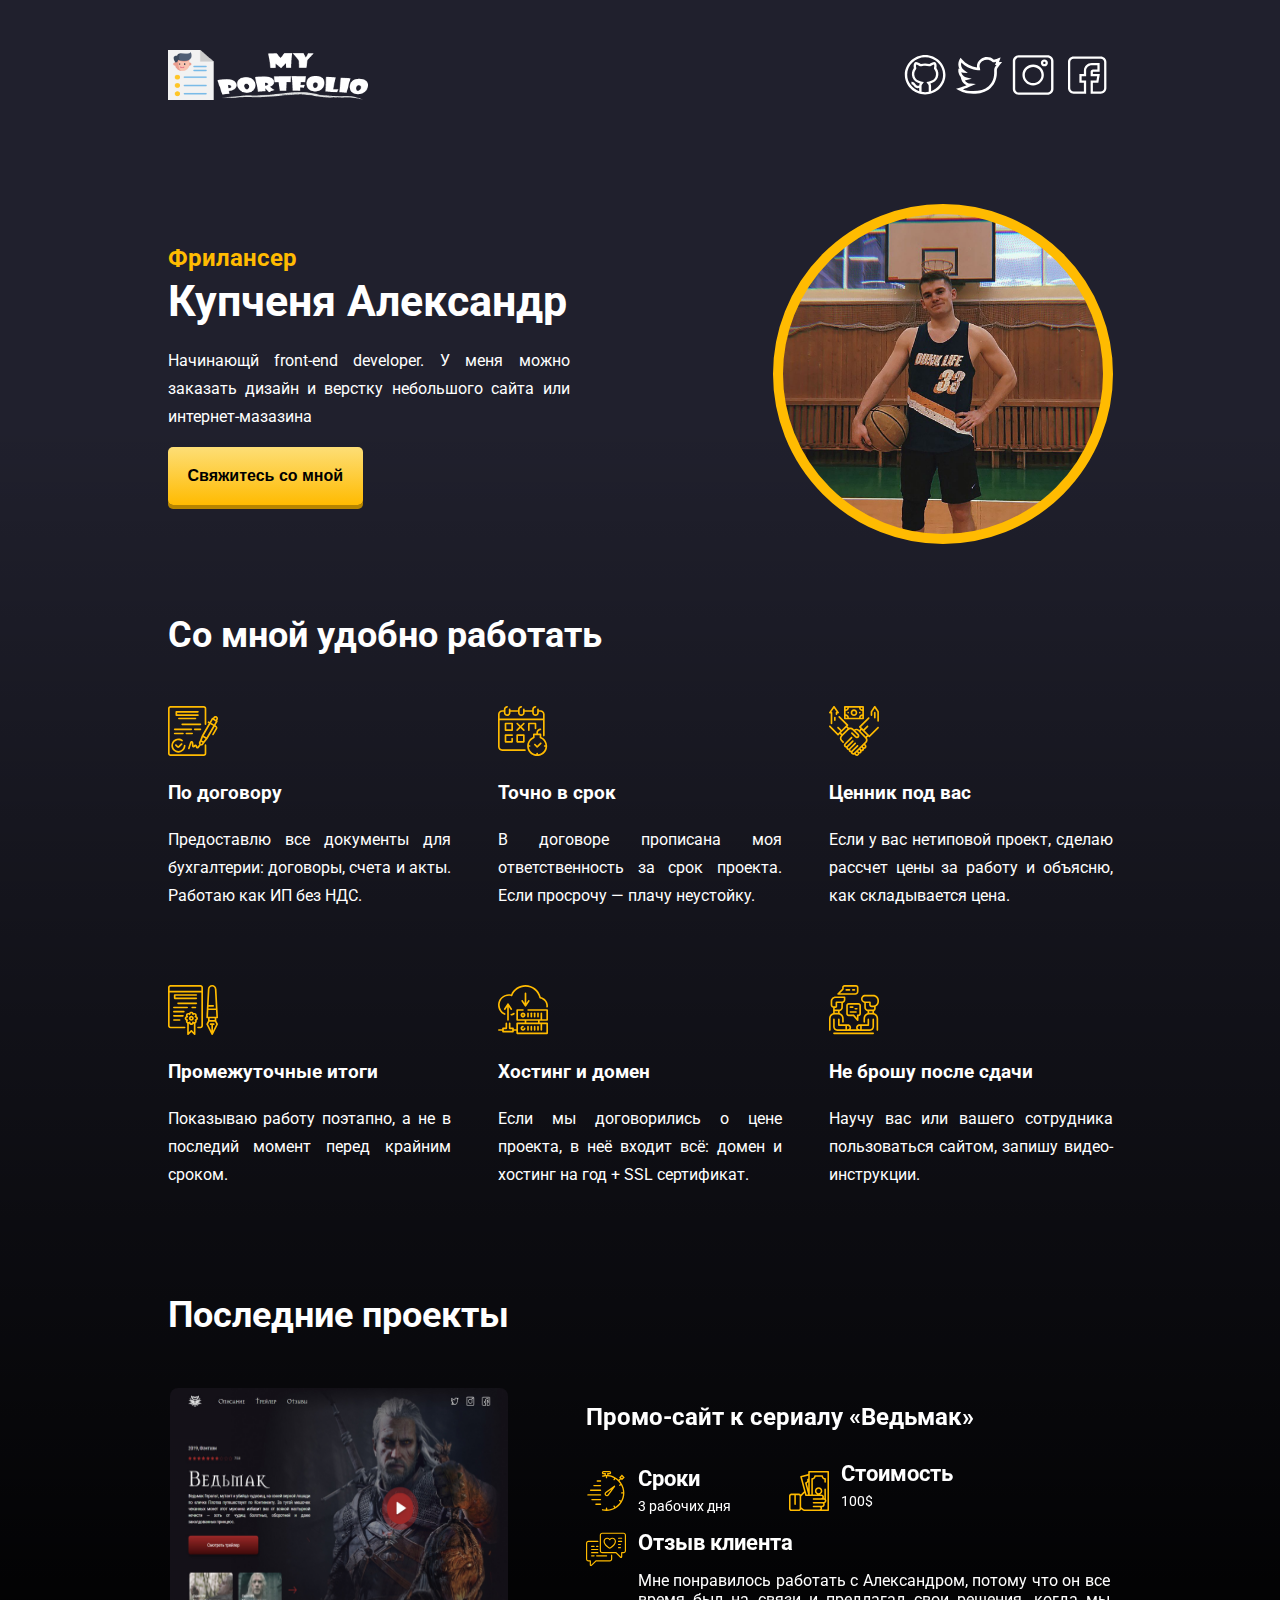
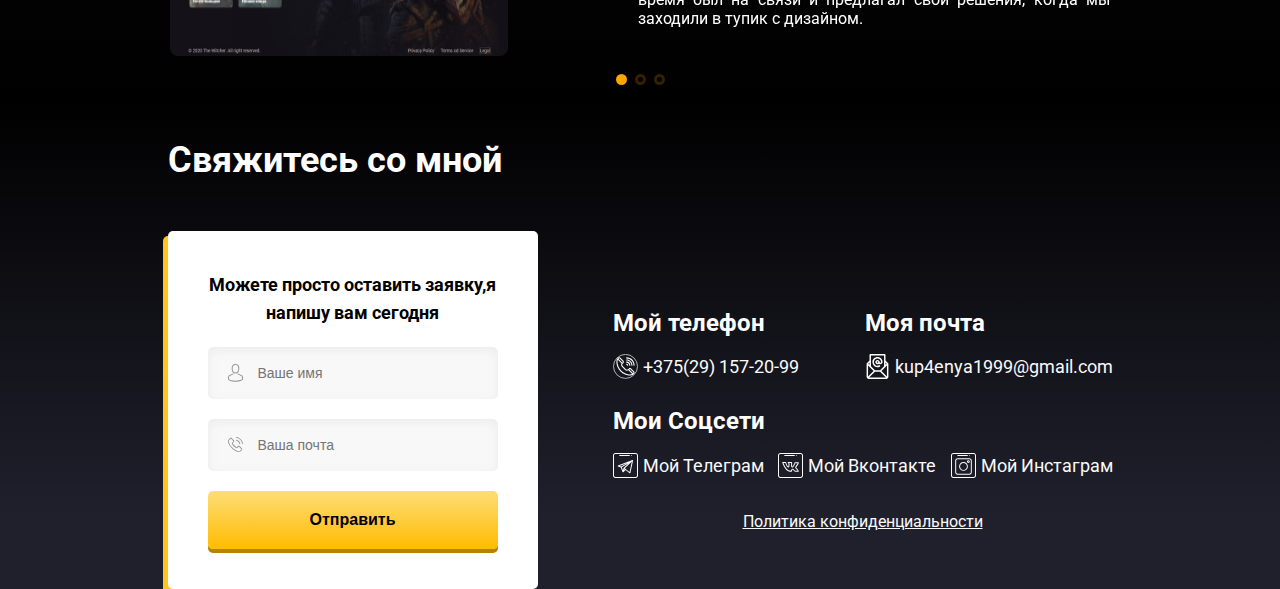
==== index.html @ 779d75e2 "Add files via upload" ====
<!DOCTYPE html>
<html lang="ru">

<head>
    <meta charset="UTF-8">
    <meta name="viewport" content="width=device-width, initial-scale=1.0">
    <meta http-equiv="X-UA-Compatible" content="ie=edge">
    <title>My portfolio</title>
    <link href="https://fonts.googleapis.com/css?family=Roboto:400,700&display=swap&subset=cyrillic" rel="stylesheet">
    <link rel="stylesheet" href="./css/swiper.css">
    <link rel="stylesheet" href="./css/animate.css">
    <link rel="stylesheet" href="./css/style.css">
    <link rel="shortcut icon" href="./img/cite.png" type="image/png">
    
</head>

<body>


    <header class="_header">
        <div class="container">
            <div class="site_header wow bounceInDown" data-wow-delay="0.3s">
                <div class="cite_logo">
                    <a href="#"><img class="logo" src="./img/curriculum_portfolio_icon.gif" alt="logo"></a>
                </div>
                <div class="social_links">
                    <a target="_blank" class="social_link wow slideInLeft" href="https://github.com/kupchic"><img
                            src="./img/github.svg" alt="git" class="social_img"></a>
                    <a target="_blank" class="social_link" href="#"><img src="./img/twitter.svg" alt="twit"
                            class="social_img"></a>
                    <a target="_blank" class="social_link" href="https://www.instagram.com/kkkupchic/"><img
                            src="./img/instagram.svg" alt="inst" class="social_img"></a>
                    <a target="_blank" class="social_link" href="#"><img src="./img/facebook.svg" alt="facebook"
                            class="social_img"></a>
                </div>
            </div>
        </div>
    </header>

    <main class="info">
        <div class="container">
            <div class="hero_info">
                <div class="hero_text wow bounceInLeft" data-wow-delay="0.5s">
                    <h3 class="hero_title">Фрилансер</h3>
                    <h1 class="hero_name">Купченя Александр</h1>
                    <p class="hero_opis">Начинающй front-end developer. У меня можно заказать дизайн и верстку
                        небольшого сайта или интернет-мазазина</p>
                    <form action="#contact_form ">
                        <button class="but_consult">Свяжитесь со мной</button>
                    </form>
                    <!-- <a class="link_inbut" href=""><button class="">Свяжитесь со
                            мной</button></a> -->
                </div>
                <div class="hero_avatar wow bounceInRight" data-wow-delay="0.5s"></div>
            </div>

            <div class="table_title">
                <h2>Со мной удобно работать</h2>
            </div>
            <div class="table_features">

                <div class="table_item">
                    <img src="./img/table/offer-img.svg" alt="offer" class="table_icon">
                    <h3 class="item_title">По договору</h3>
                    <p>Предоставлю все документы для бухгалтерии: договоры, счета и акты. Работаю как ИП без НДС.</p>
                </div>
                <div class="table_item">
                    <img src="./img/table/deadline-img.svg" alt="deadline" class="table_icon">
                    <h3 class="item_title">Точно в срок</h3>
                    <p>В договоре прописана моя ответственность за срок проекта. Если просрочу — плачу неустойку.</p>
                </div>
                <div class="table_item">
                    <img src="./img/table/agreement-img.svg" alt="agreement-img" class="table_icon">
                    <h3 class="item_title">Ценник под вас</h3>
                    <p>Если у вас нетиповой проект, сделаю рассчет цены за работу и объясню, как складывается цена.</p>
                </div>
                <div class="table_item">
                    <img src="./img/table/steps-img.svg" alt="steps" class="table_icon">
                    <h3 class="item_title">Промежуточные итоги</h3>
                    <p>Показываю работу поэтапно, а не в последий момент перед крайним сроком.</p>
                </div>
                <div class="table_item">
                    <img src="./img/table/storage-img.svg" alt="storage" class="table_icon">
                    <h3 class="item_title">Хостинг и домен</h3>
                    <p>Если мы договорились о цене проекта, в неё входит всё: домен и хостинг на год + SSL сертификат.
                    </p>
                </div>
                <div class="table_item">
                    <img src="./img/table/conversation-img.svg" alt="conversation" class="table_icon">
                    <h3 class="item_title">Не брошу после сдачи</h3>
                    <p>Научу вас или вашего сотрудника пользоваться сайтом, запишу видео-инструкции.</p>
                </div>

            </div>

            <h2 class="last_project">Последние проекты</h2>

            <div class="swiper-container">
                <!-- Additional required wrapper -->
                <div class="swiper-wrapper">
                    <!-- Slides -->
                    <div class="swiper-slide">
                        <div class="slider">
                            <div class="project_image ">
                                <a target="_blank"
                                        href="https://kupchic.github.io/The-Witcher/.">
                                        <img class="wicher" src="./img/wicher.jpg" alt="project-img">
                                    </a>
                                </div>

                            <div class="progect_text">
                                <a class="site_link" target="_blank"
                                        href="https://kupchic.github.io/The-Witcher/.">
                                       
                                        <h2 class="project_title">Промо-сайт к сериалу <q>Ведьмак</q></h2>
                                    </a>
                                <div class="prj">
                                    <div class="project_time">
                                        <img src="./img/time-icon.svg" alt="time">
                                        <div class="time_text">
                                            <h3>Сроки</h3>
                                            <p>3 рабочих дня</p>
                                        </div>
                                    </div>
                                    <div class="project_time price">
                                        <img src="./img/price.svg" alt="time">
                                        <div class="time_text price">
                                            <h3>Стоимость</h3>
                                            <p>100$</p>
                                        </div>
                                    </div>

                                </div>
                                <div class="project_feedback ">
                                    <img class="feedback" src="./img/feedback-icon.svg" alt="time">
                                    <div class="feedback_text">
                                        <h3>Отзыв клиента</h3>
                                        <p>Мне понравилось работать с Александром, потому что он все время был на связи
                                            и предлагал свои решения, когда мы заходили в тупик с дизайном.</p>
                                    </div>
                                </div>
                            </div>

                        </div>
                    </div>
                    <div class="swiper-slide">
                        <div class="slider">
                            <div class="project_image">
                                <a target="_blank"
                                        href="https://kupchic.github.io/Sublime/">
                                       
                                        <img src="./img/05ZOdfFHZCs.jpg" alt="project-img"></div>
                                    </a>
                            <div class="progect_text">
                                <a class="site_link" target="_blank"
                                href="https://kupchic.github.io/Sublime/">
                               
                                <h2 class="project_title">Cайт игровой компании <q>Sublime</q></h2>
                            </a>
                                <div class="prj">
                                    <div class="project_time">
                                        <img src="./img/time-icon.svg" alt="time">
                                        <div class="time_text">
                                            <h3>Сроки</h3>
                                            <p>3 рабочих дня</p>
                                        </div>
                                    </div>
                                    <div class="project_time price">
                                        <img src="./img/price.svg" alt="time">
                                        <div class="time_text price">
                                            <h3>Стоимость</h3>
                                            <p>200$</p>
                                        </div>
                                    </div>
                                </div>

                                <div class="project_feedback ">
                                    <img class="feedback" src="./img/feedback-icon.svg" alt="time">
                                    <div class="feedback_text">
                                        <h3>Отзыв клиента</h3>
                                        <p> Мне нужны
                                            были закрывающие документы для бухгалтерии, и Александр — тот редкий
                                            фрилансер, у которого с документами все в порядке</p>
                                    </div>
                                </div>
                            </div>

                        </div>
                    </div>
                    <div class="swiper-slide">
                        <div class="slider">
                            <div class="project_image"><img src="./img/project-img.png" alt="project-img"></div>
                            <div class="progect_text">
                                <h2 class="project_title">Здесь может оказаться ваш сайт  "NULL"</h2>
                                <div class="prj">
                                    <div class="project_time">
                                        <img src="./img/time-icon.svg" alt="time">

                                        <div class="time_text">
                                            <h3>Сроки</h3>
                                            <p>4 рабочих дня</p>
                                        </div>
                                    </div>
                                    <div class="project_time price">
                                        <img src="./img/price.svg" alt="time">
                                        <div class="time_text price">
                                            <h3>Стоимость</h3>
                                            <p>300$</p>
                                        </div>
                                    </div>
                                </div>


                                <div class="project_feedback ">
                                    <img class="feedback" src="./img/feedback-icon.svg" alt="time">
                                    <div class="feedback_text">
                                        <h3>Отзыв клиента</h3>
                                        <p>Мне понравилось работать с Александром, потому что он все время был на связи
                                            и предлагал свои решения, когда мы заходили в тупик с дизайном. Мне нужны
                                            были закрывающие документы для бухгалтерии, и Александр — тот редкий
                                            фрилансер, у которого с документами все в порядке</p>
                                    </div>
                                </div>
                            </div>

                        </div>
                    </div>

                </div>
                <!-- If we need pagination -->
                <div class="swiper-pagination"></div>

                <!-- If we need navigation buttons -->
                <!-- <div class="swiper-button-prev"></div>
                <div class="swiper-button-next"></div> -->

                <!-- If we need scrollbar -->
                <!-- <div class="swiper-scrollbar"></div> -->
            </div>
        </div>
    </main>

    <footer class="footer">
        <div class="container">
            <h2 class="footer_title">
                Свяжитесь со мной
            </h2>
            <div class="contact_block">
                <!-- //проверяем, существуют ли переменные в массиве POST -->
                 
                <form id="contact_form" class="contact_form" action="send.php" method="POST">
                    <div class="form_title">
                        <p>Можете просто оставить заявку,я напишу вам сегодня</p>
                    </div>
                    <input name="user_name" required minlength="5" maxlength="20" placeholder="Ваше имя" class="inname" type="text" >
                    <input name ="email" required  placeholder="Ваша почта" type="email" class="intel">
                    <button type="submit" class="form_but">Отправить</button>
                </form>
                   
                <div class="social_contacts">
                    <div class="contacts_data">
                        <div class="mobile_phone">
                            <h2 class="mobile_phone_title">Мой телефон</h2>
                            <a class="contact_link phone" href="tel:+375291572099">+375(29) 157-20-99</a>
                        </div>
                        <div class="email">
                            <h2 class="email_title">Моя почта</h2>
                            <a class="contact_link mail"
                                href="mailto:kup4enya1999@gmail.com">kup4enya1999@gmail.com</a>
                        </div>
                        <div class="contacts_links">
                            <h2 class="title_contactslink">
                                Мои Соцсети
                            </h2> 
                            <div class="soc_cites">
                                <a target="_blank" href="https://t.me/kkkupchic" class="contact_link telega">Мой
                                    Телеграм</a>
                                <a target="_blank" href="https://vk.com/id_kupchic" class="contact_link vk">Мой
                                    Вконтакте</a>
                                <a target="_blank" href="https://www.instagram.com/kkkupchic/"
                                    class="contact_link inst">Мой Инстаграм</a>
                            </div>
                        </div>
                    </div>
                    <div class="politic">
                        <a class="politic_text" href="#">Политика конфиденциальности</a>
                    </div>
                </div>
            </div>
        </div>


    </footer>

    <!-- <script src="https://www.google.com/recaptcha/api.js" async defer></script> -->
    <script src="./js/wow.min.js"></script>
    <script src="./js/swiper.min.js"></script>
    <script src="./js/script.js"></script>
</body>

</html>
---- css/style.css ----
body {
    background-color: #20202D;
    box-sizing: border-box;
    margin: 0px;
    font-family: 'Roboto', sans-serif;
    color: #fff;
    min-height: 100%;
}

img {
    max-width: 100%;
}
main{
    background: linear-gradient(0deg, #000000 0.01%, rgba(0, 0, 0, 0) 85.44%);
}
footer{
    padding-top: 40px;
    background:  linear-gradient(180deg, #000000 0.01%, rgba(0, 0, 0, 0) 85.44%) ;
}
.container {
    margin: auto;
    max-width: 945px;
    width: 90%;
}

.site_header {
    display: flex;
    justify-content: space-between;
    align-items: center;
    padding-top: 50px;
}

.social_img {
    width: 50px;
    height: 40px;
}

.logo {
    width: 200px;
    height: 50px;
}

.hero_text {
    max-width: 402px;
}

.hero_opis {
    text-align: justify;
    font-size: 16px;
    line-height: 28px;
}

.hero_title {
    margin: 0;
    color: #FFBB01;
    font-size: 24px;
}

.hero_name {
    font-weight: bold;
    font-size: 43px;
    line-height: 59px;
    margin: 0px 0px;
}

.but_consult{
    padding: 20px;
    text-align: center;
    font-weight: bold;
    font-size: 16px;
    border: none;
    border-radius: 5px;
    background: linear-gradient(180deg, #FDDE76 0%, #FFBB01 100%);
    box-shadow: 0px 4px 0px #B68500;
}
.but_consult:hover{
    font-size: 120%;
    
}
.link_inbut{
    text-decoration: none;
    color: inherit;
}
.hero_avatar {
    width: 320px;
    height: 320px;
    border: 10px solid #FFBB01;
    border-radius: 50%;
    background-image: url(../img/79853780_774762019657614_4653834377548760383_n.jpg);
    background-size: cover;
}

.hero_info {
    display: flex;
    flex-wrap: wrap;
    justify-content: space-between;
    align-items: center;
    margin-top: 100px;
    margin-bottom: 70px;
}

.table_item {
    max-width: 30%;
    margin-bottom: 75px;
}

.table_features {
    display: flex;
    flex-wrap: wrap;
    justify-content: space-between;
}

.table_icon {
    margin-bottom: 22px;
    max-width: 50px;
}

.item_title {
    margin: 0px;
    margin-bottom: 22px;
}

.table_item p {
    margin: 0;
    font-size: 16px;
    line-height: 28px;
    text-align: justify;
}

.table_title {
    margin-bottom: 50px;
    font-size: 24px;
}

.last_project {
    font-weight: bold;
    font-size: 36px;
    line-height: 42px;
    margin-bottom: 50px;
}

.project_title {
    margin: 0;
    margin-bottom: 30px;
    
}
.site_link{
    text-decoration: none;
    color: #fff;
    
}

.progect_text {
    max-width: 525px;
    display: flex;
    flex-wrap: wrap;
    justify-content: space-between;
}

.project_time {
    display: flex;
    justify-content: space-between;
    align-items: center;
    flex-wrap: wrap;
    max-width: 170px;
    margin-bottom: 10PX;
}

.project_time img {
    width: 40px;
    height: 40px;
    align-items: center;
    margin-right: 12px;
}

.price {
    margin-bottom: 10px;
}

.price img {
    width: 40px;
    height: 40px;
}

.time_text h3 {
    margin: 0;
    margin-bottom: 7px;
    font-size: 22px;
}

.time_text p {
    margin: 0;
    font-size: 90%;

}

.project_feedback h3 {
    margin: 0;
    margin-bottom: 7px;
    font-size: 22px;

}

.feedback {
    width: 40px;
    height: 40px;
    margin-right: 12px;
}

.feedback_text {
    flex-basis: 90%;
    text-align: justify;

}

.project_feedback {
    display: flex;

    flex-wrap: nowrap;

}

.prj {
    display: flex;
    flex-wrap: wrap;
    flex-basis: 70%;
    justify-content: space-between;
}

img[alt=project-img]{
    width: 338px;
    height: 268px;
    border-radius: 8px;
}
.slider {
    display: flex;
    justify-content: space-between;
    flex-wrap: wrap;
    align-items: center;
    padding: 2px;
    height: auto;
    margin-bottom: 30px;
}

.contact_form {
    box-sizing: border-box;
    max-width: 370px;
    height: auto;
    background: #FFFFFF;
    box-shadow: -5px 5px 0px #FFC41D;
    border-radius: 5px;
    padding: 40px;

}


.intel,.inname {
    font-size: 14px;
    box-sizing: border-box;
    border: none;
    width: 100%;
    padding: 18px 15px;
    background: #F8F8F8;
    box-shadow: inset 0px 3px 10px rgba(199, 199, 199, 0.25);
    border-radius: 5px;
    margin-bottom: 20px;
    padding-left: 50px;

}

.footer_title {
    margin-top: 0;
    font-size: 36px;
    margin-bottom: 50px;
}

.form_title {
    color: black;
    text-align: center;
    font-weight: bold;
    font-size: 18px;
    line-height: 28px;
    margin: 0;
    margin-bottom: 20px;
}

.form_title p {
    margin: 0;
}

.form_but {
    padding: 20px;
    text-align: center;
    font-weight: bold;
    font-size: 16px;
    border: none;
    border-radius: 5px;
    background: linear-gradient(180deg, #FDDE76 0%, #FFBB01 100%);
    box-shadow: 0px 4px 0px #B68500;
    width: 100%;
}

.inname {
    background-image: url(../img/user-icon.svg);
    background-repeat: no-repeat;
    background-position: left 20px center;
}

.intel {
    background-image: url(../img/phone-icon.svg);
    background-repeat: no-repeat;
    background-position: left 20px center;
}

input:focus{
background-color: #fff;
border:orange solid 2px;
outline: none;

}
.social_contacts {
    max-width: 500px;
    min-width: 250px;
    display: flex;
    justify-content: space-between;
    flex-wrap: wrap;
}

.contact_block {
    display: flex;
    justify-content: space-between;
    align-items: center;
    flex-wrap: wrap;
}

.soc_cites {
    display: flex;
    flex-wrap: wrap;
    width: 100%;
    justify-content: space-between;
}

.title_contactslink {
    margin: 0;
    margin-top: 30px;
    font-size: 1, 5em;
    text-align: center;
    margin-bottom: 15px;
}

.contacts_data {
    display: flex;
    justify-content: space-between;
    flex-wrap: wrap;
}

.contact_link {
    padding-top: 6px;
    padding-bottom: 6px;
    text-decoration: none;
    color: #fafafa;
    padding-left: 30px;
    font-size: 110%;

}

.contacts_links {

    width: 100%;
    display: flex;
    flex-wrap: wrap;
    justify-content: space-between;
}

.telega {
    background-image: url(../img/telegram_logo.svg);
    background-repeat: no-repeat;
    background-size: 25px 25px;
    background-position: left center
}

.vk {
    background-image: url(../img/vk_logo.svg);
    background-repeat: no-repeat;
    background-size: 25px 25px;
    background-position: left center
}

.inst {
    background-image: url(../img/instagram_logo.svg);
    background-repeat: no-repeat;
    background-size: 25px 25px;
    background-position: left center
}

.phone {
    background-image: url(../img/call_icon.svg);
    background-repeat: no-repeat;
    background-size: 25px 25px;
    background-position: left center
}

.mail {
    background-image: url(../img/mail.logo.svg);
    background-repeat: no-repeat;
    background-size: 25px 25px;
    background-position: left center
}

.politic {

    text-align: center;
    width: 100%;
    margin-top: 30px;
}

.politic_text {
    color: #fafafa;
}

.politic_text:hover {
    font-size: 120%;
}

.swiper-pagination-bullet-active {
    width: 10px;
    height: 10px;
    background-color: orange;
}
.swiper-pagination-bullet{
    width: 5px;
    height: 5px;
    border: 3px solid orange;
}



@media(max-width:1000px) {
    .last_project{
        text-align: center;
    }
    .slider{
        max-width: 700px;
    margin: 0 auto;
    }

    .project_image {
        align-items: flex-start;
    }

    .project_title {
        margin-top: 15px;
    }

    .project_time {
        margin-bottom: 20px;
    }

    .project_image img {
        width: 690px;
        height: auto;
    }
    .progect_text{
        max-width: 690px;
        margin-bottom: 20px;
    }
    #contact_form{
        margin-right: 20px;
    }
    .contacts_data{
        flex-direction: column;
    }
    /* .contacts_links{
        flex-direction: column;
        flex-wrap: wrap;
    } */
    .contact_block{
        flex-wrap: nowrap;
        justify-content: space-between;
    }
    .social_contacts{
    max-width: 400px;
}
.soc_cites{
    flex-direction: column;
}
}
@media(max-width:850px) {
    #contact_form{
        margin-right: 0;
       
    }
    .footer_title{
        text-align: center;
    }
 .contact_block {
        justify-content: center;
    }
    .hero_info {
        flex-direction: column;
    }

    .hero_avatar {
        width: 250px;
        height: 250px;
        order: 0;
        margin: auto;
        margin-bottom: 20px;
    }

    .hero_text {
        order: 1;
        margin: auto;
        text-align: center;
    }

    .hero_opis {
        text-align: center;
    }

    .table_item {
        margin-bottom: 35px;
        max-width: 45%;
    }
    
    .contacts_data{
        flex-direction:  initial;
    }
    /* .contacts_links{
        flex-direction: column;
        flex-wrap: wrap;
    } */
    .contact_block{
        flex-wrap: wrap;
        justify-content: center;
    }
    .social_contacts{
    max-width: 70%;
}
.soc_cites{
    flex-direction: initial;
}
}

@media(max-width:550px) {

    .footer_title {
        font-size: 32px;
        text-align: center;
        margin-bottom: 30px;
    }

    .contact_block{
        justify-content: initial;
    }

    .soc_cites {
        /* flex-direction: column; */
        font-size: 90%;
    }
    .social_contacts{
       max-width: 100%;
    }
}

@media(max-width:500px) {
    .site_header{
        padding-top: 30px;
    }
    .hero_info{
        margin-top: 60px;
    }
    .table_item {
        max-width: 100%;
        margin-bottom: 35px;
    }

    .table_title {
        font-size: 20px;
        margin-bottom: 30px;
    }

    .last_project {
        font-size: 34px;
        margin-bottom: 20px;
    }

    .social_img {
        width: 25px;
        height: 25px;
        margin-right: 7px;
    }

    .logo {
        width: 150px;
        height: 40px;
    }

    .contacts_data {
        flex-direction: column;
    }

    .soc_cites {
        flex-direction: column;
    }

    .contacts_link {
        margin-bottom: 7px;
    }

    .politic {
        margin-top: 30px;
        justify-content: center;
    }

        @media(max-width:330px) {
        .social_img {
            width: 23px;
            height: 23px;
            margin-right: 5px;
        }

        .logo {
            width: 145px;
            height: 40px;
        }
    }
}
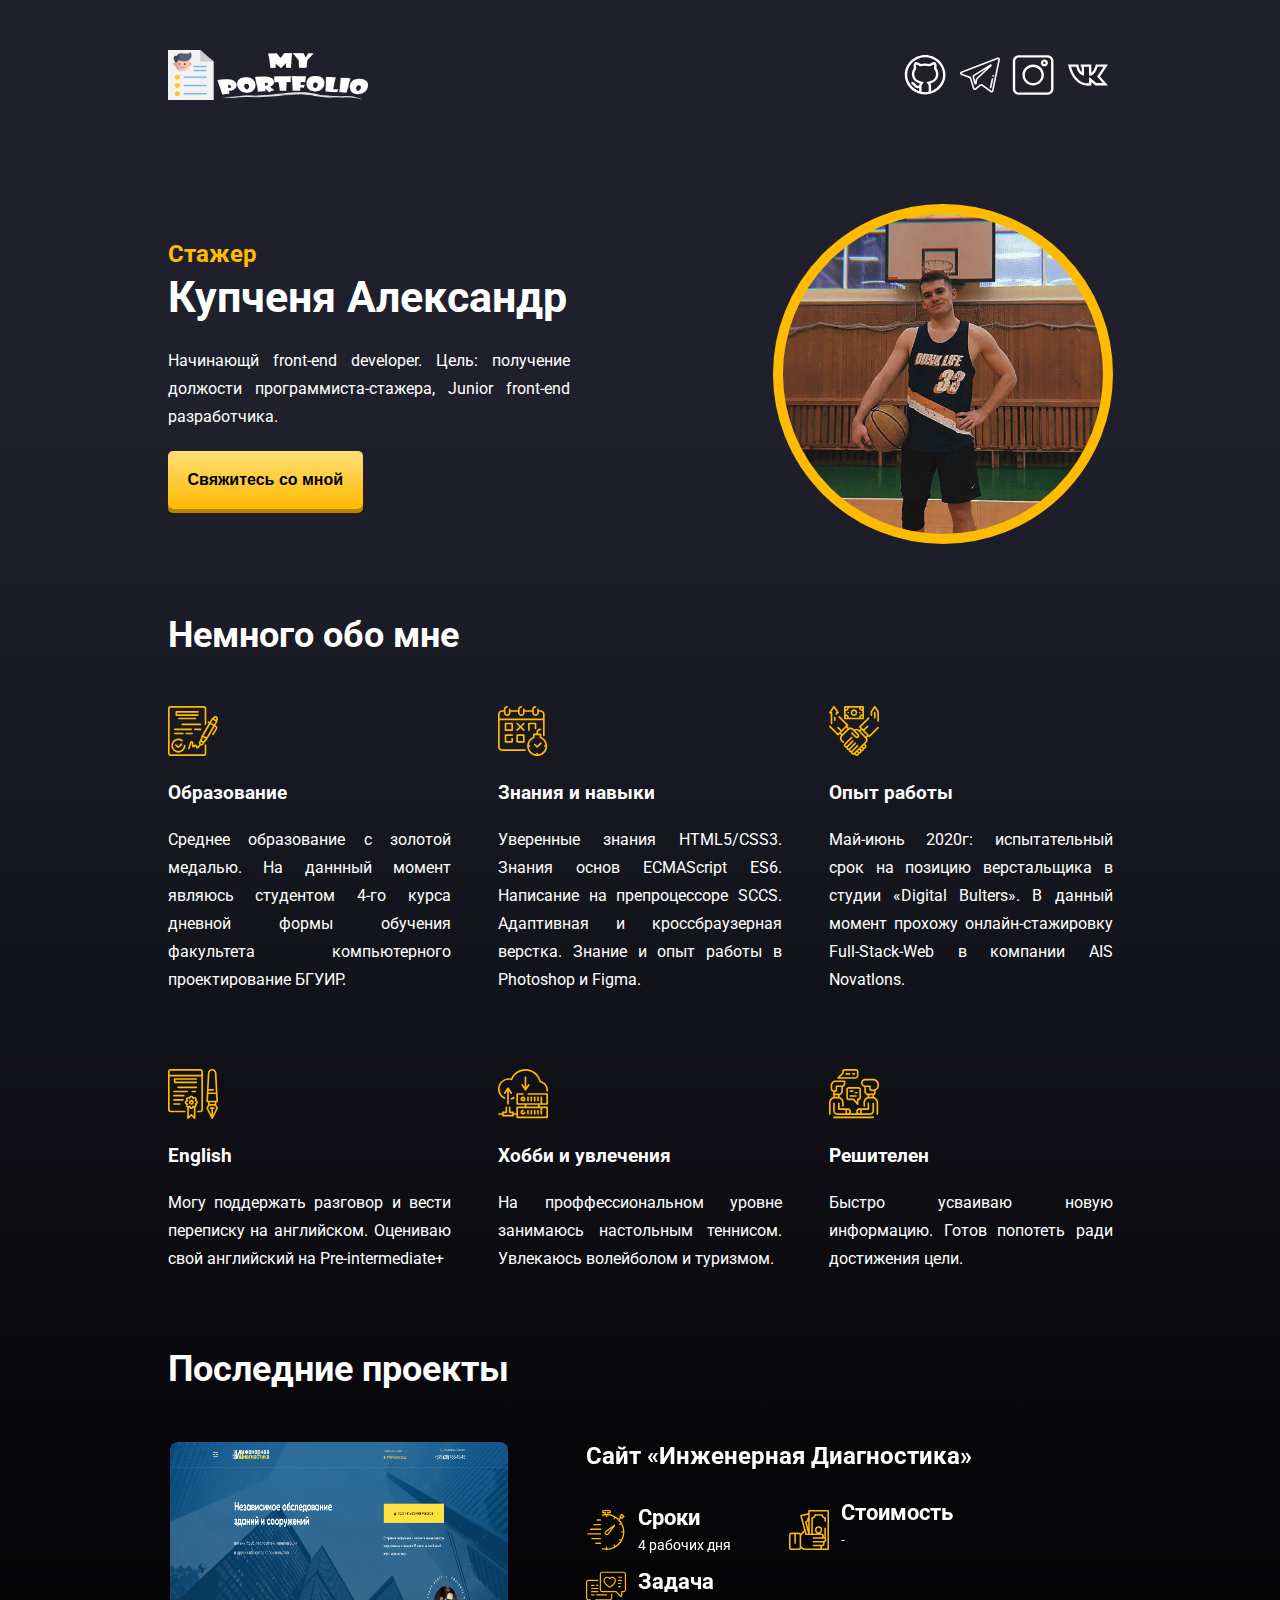
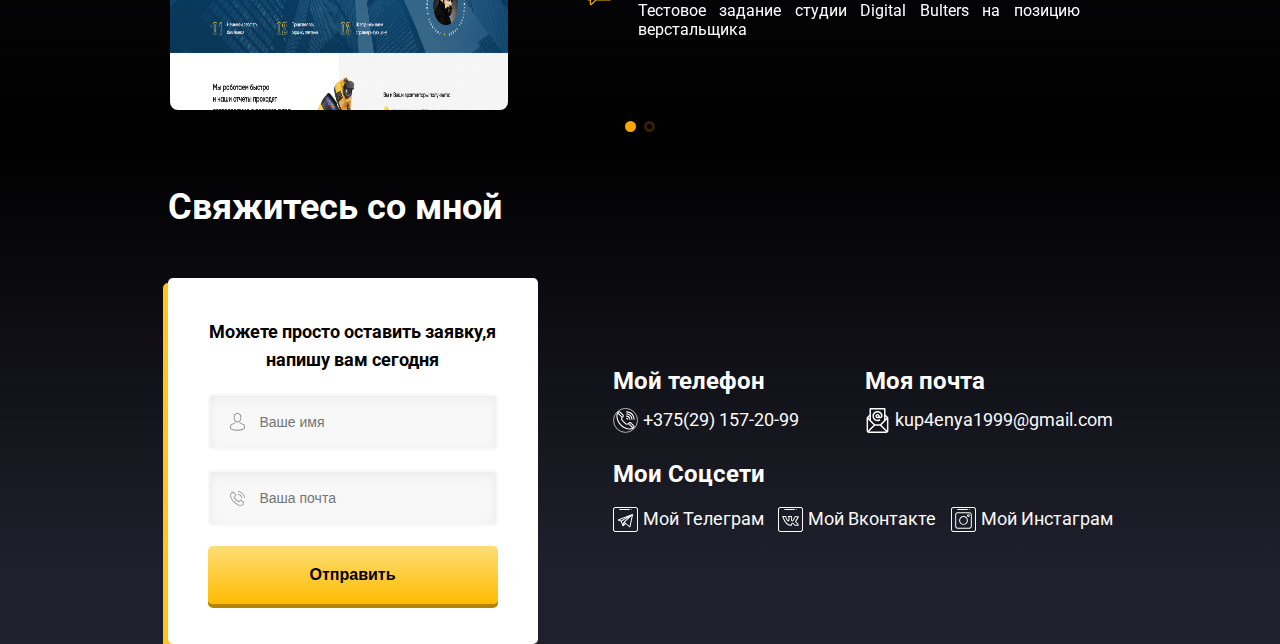
==== commit 25568681: "change portfolio" ====
--- a/index.html
+++ b/index.html
@@ -1,302 +1,239 @@
-
- <!DOCTYPE html>
+<!DOCTYPE html>
 <html lang="ru">
 
 <head>
-    <meta charset="UTF-8">
-    <meta name="viewport" content="width=device-width, initial-scale=1.0">
-    <meta http-equiv="X-UA-Compatible" content="ie=edge">
-    <title>My portfolio</title>
-    <link href="https://fonts.googleapis.com/css?family=Roboto:400,700&display=swap&subset=cyrillic" rel="stylesheet">
-    <link rel="stylesheet" href="./css/swiper.css">
-    <link rel="stylesheet" href="./css/animate.css">
-    <link rel="stylesheet" href="./css/style.css">
-    <link rel="shortcut icon" href="./img/cite.png" type="image/png">
-    
+	<meta charset="UTF-8">
+	<meta name="viewport" content="width=device-width, initial-scale=1.0">
+	<meta http-equiv="X-UA-Compatible" content="ie=edge">
+	<title>My portfolio</title>
+	<link href="https://fonts.googleapis.com/css?family=Roboto:400,700&display=swap&subset=cyrillic" rel="stylesheet">
+	<link rel="stylesheet" href="./css/swiper.css">
+	<link rel="stylesheet" href="./css/animate.css">
+	<link rel="stylesheet" href="./css/style.css">
+	<link rel="shortcut icon" href="./img/cite.png" type="image/png">
+
 </head>
 
 <body>
 
 
-    <header class="_header">
-        <div class="container">
-            <div class="site_header wow bounceInDown" data-wow-delay="0.3s">
-                <div class="cite_logo">
-                    <a href="#"><img class="logo" src="./img/curriculum_portfolio_icon.gif" alt="logo"></a>
-                </div>
-                <div class="social_links">
-                    <a target="_blank" class="social_link wow slideInLeft" href="https://github.com/kupchic"><img
-                            src="./img/github.svg" alt="git" class="social_img"></a>
-                    <a target="_blank" class="social_link" href="#"><img src="./img/twitter.svg" alt="twit"
-                            class="social_img"></a>
-                    <a target="_blank" class="social_link" href="https://www.instagram.com/kkkupchic/"><img
-                            src="./img/instagram.svg" alt="inst" class="social_img"></a>
-                    <a target="_blank" class="social_link" href="#"><img src="./img/facebook.svg" alt="facebook"
-                            class="social_img"></a>
-                </div>
-            </div>
-        </div>
-    </header>
-
-    <main class="info">
-        <div class="container">
-            <div class="hero_info">
-                <div class="hero_text wow bounceInLeft" data-wow-delay="0.5s">
-                    <h3 class="hero_title">Фрилансер</h3>
-                    <h1 class="hero_name">Купченя Александр</h1>
-                    <p class="hero_opis">Начинающй front-end developer. У меня можно заказать дизайн и верстку
-                        небольшого сайта или интернет-мазазина</p>
-                    <form action="#contact_form ">
-                        <button class="but_consult">Свяжитесь со мной</button>
-                    </form>
-                    <!-- <a class="link_inbut" href=""><button class="">Свяжитесь со
-                            мной</button></a> -->
-                </div>
-                <div class="hero_avatar wow bounceInRight" data-wow-delay="0.5s"></div>
-            </div>
-
-            <div class="table_title">
-                <h2>Со мной удобно работать</h2>
-            </div>
-            <div class="table_features">
-
-                <div class="table_item">
-                    <img src="./img/table/offer-img.svg" alt="offer" class="table_icon">
-                    <h3 class="item_title">По договору</h3>
-                    <p>Предоставлю все документы для бухгалтерии: договоры, счета и акты. Работаю как ИП без НДС.</p>
-                </div>
-                <div class="table_item">
-                    <img src="./img/table/deadline-img.svg" alt="deadline" class="table_icon">
-                    <h3 class="item_title">Точно в срок</h3>
-                    <p>В договоре прописана моя ответственность за срок проекта. Если просрочу — плачу неустойку.</p>
-                </div>
-                <div class="table_item">
-                    <img src="./img/table/agreement-img.svg" alt="agreement-img" class="table_icon">
-                    <h3 class="item_title">Ценник под вас</h3>
-                    <p>Если у вас нетиповой проект, сделаю рассчет цены за работу и объясню, как складывается цена.</p>
-                </div>
-                <div class="table_item">
-                    <img src="./img/table/steps-img.svg" alt="steps" class="table_icon">
-                    <h3 class="item_title">Промежуточные итоги</h3>
-                    <p>Показываю работу поэтапно, а не в последий момент перед крайним сроком.</p>
-                </div>
-                <div class="table_item">
-                    <img src="./img/table/storage-img.svg" alt="storage" class="table_icon">
-                    <h3 class="item_title">Хостинг и домен</h3>
-                    <p>Если мы договорились о цене проекта, в неё входит всё: домен и хостинг на год + SSL сертификат.
-                    </p>
-                </div>
-                <div class="table_item">
-                    <img src="./img/table/conversation-img.svg" alt="conversation" class="table_icon">
-                    <h3 class="item_title">Не брошу после сдачи</h3>
-                    <p>Научу вас или вашего сотрудника пользоваться сайтом, запишу видео-инструкции.</p>
-                </div>
-
-            </div>
-
-            <h2 class="last_project">Последние проекты</h2>
-
-            <div class="swiper-container">
-                <!-- Additional required wrapper -->
-                <div class="swiper-wrapper">
-                    <!-- Slides -->
-                    <div class="swiper-slide">
-                        <div class="slider">
-                            <div class="project_image ">
-                                <a target="_blank"
-                                        href="https://kupchic.github.io/The-Witcher/.">
-                                        <img class="wicher" src="./img/wicher.jpg" alt="project-img">
-                                    </a>
-                                </div>
-
-                            <div class="progect_text">
-                                <a class="site_link" target="_blank"
-                                        href="https://kupchic.github.io/The-Witcher/.">
-                                       
-                                        <h2 class="project_title">Промо-сайт к сериалу <q>Ведьмак</q></h2>
-                                    </a>
-                                <div class="prj">
-                                    <div class="project_time">
-                                        <img src="./img/time-icon.svg" alt="time">
-                                        <div class="time_text">
-                                            <h3>Сроки</h3>
-                                            <p>3 рабочих дня</p>
-                                        </div>
-                                    </div>
-                                    <div class="project_time price">
-                                        <img src="./img/price.svg" alt="time">
-                                        <div class="time_text price">
-                                            <h3>Стоимость</h3>
-                                            <p>100$</p>
-                                        </div>
-                                    </div>
-
-                                </div>
-                                <div class="project_feedback ">
-                                    <img class="feedback" src="./img/feedback-icon.svg" alt="time">
-                                    <div class="feedback_text">
-                                        <h3>Отзыв клиента</h3>
-                                        <p>Мне понравилось работать с Александром, потому что он все время был на связи
-                                            и предлагал свои решения, когда мы заходили в тупик с дизайном.</p>
-                                    </div>
-                                </div>
-                            </div>
-
-                        </div>
-                    </div>
-                    <div class="swiper-slide">
-                        <div class="slider">
-                            <div class="project_image">
-                                <a target="_blank"
-                                        href="https://kupchic.github.io/Sublime/">
-                                       
-                                        <img src="./img/05ZOdfFHZCs.jpg" alt="project-img"></div>
-                                    </a>
-                            <div class="progect_text">
-                                <a class="site_link" target="_blank"
-                                href="https://kupchic.github.io/Sublime/">
-                               
-                                <h2 class="project_title">Cайт игровой компании <q>Sublime</q></h2>
-                            </a>
-                                <div class="prj">
-                                    <div class="project_time">
-                                        <img src="./img/time-icon.svg" alt="time">
-                                        <div class="time_text">
-                                            <h3>Сроки</h3>
-                                            <p>3 рабочих дня</p>
-                                        </div>
-                                    </div>
-                                    <div class="project_time price">
-                                        <img src="./img/price.svg" alt="time">
-                                        <div class="time_text price">
-                                            <h3>Стоимость</h3>
-                                            <p>200$</p>
-                                        </div>
-                                    </div>
-                                </div>
-
-                                <div class="project_feedback ">
-                                    <img class="feedback" src="./img/feedback-icon.svg" alt="time">
-                                    <div class="feedback_text">
-                                        <h3>Отзыв клиента</h3>
-                                        <p> Мне нужны
-                                            были закрывающие документы для бухгалтерии, и Александр — тот редкий
-                                            фрилансер, у которого с документами все в порядке</p>
-                                    </div>
-                                </div>
-                            </div>
-
-                        </div>
-                    </div>
-                    <div class="swiper-slide">
-                        <div class="slider">
-                            <div class="project_image"><img src="./img/project-img.png" alt="project-img"></div>
-                            <div class="progect_text">
-                                <h2 class="project_title">Здесь может оказаться ваш сайт  "NULL"</h2>
-                                <div class="prj">
-                                    <div class="project_time">
-                                        <img src="./img/time-icon.svg" alt="time">
-
-                                        <div class="time_text">
-                                            <h3>Сроки</h3>
-                                            <p>4 рабочих дня</p>
-                                        </div>
-                                    </div>
-                                    <div class="project_time price">
-                                        <img src="./img/price.svg" alt="time">
-                                        <div class="time_text price">
-                                            <h3>Стоимость</h3>
-                                            <p>300$</p>
-                                        </div>
-                                    </div>
-                                </div>
-
-
-                                <div class="project_feedback ">
-                                    <img class="feedback" src="./img/feedback-icon.svg" alt="time">
-                                    <div class="feedback_text">
-                                        <h3>Отзыв клиента</h3>
-                                        <p>Мне понравилось работать с Александром, потому что он все время был на связи
-                                            и предлагал свои решения, когда мы заходили в тупик с дизайном. Мне нужны
-                                            были закрывающие документы для бухгалтерии, и Александр — тот редкий
-                                            фрилансер, у которого с документами все в порядке</p>
-                                    </div>
-                                </div>
-                            </div>
-
-                        </div>
-                    </div>
-
-                </div>
-                <!-- If we need pagination -->
-                <div class="swiper-pagination"></div>
-
-                <!-- If we need navigation buttons -->
-                <!-- <div class="swiper-button-prev"></div>
-                <div class="swiper-button-next"></div> -->
-
-                <!-- If we need scrollbar -->
-                <!-- <div class="swiper-scrollbar"></div> -->
-            </div>
-        </div>
-    </main>
-
-    <footer class="footer">
-        <div class="container">
-            <h2 class="footer_title">
-                Свяжитесь со мной
-            </h2>
-            <div class="contact_block">
-                <!-- //проверяем, существуют ли переменные в массиве POST -->
-                 
-                <form id="contact_form" class="contact_form" action="send.php" method="POST">
-                    <div class="form_title">
-                        <p>Можете просто оставить заявку,я напишу вам сегодня</p>
-                    </div>
-                    <input name="user_name" required minlength="5" maxlength="20" placeholder="Ваше имя" class="inname" type="text" >
-                    <input name ="email" required  placeholder="Ваша почта" type="email" class="intel">
-                    <button type="submit" class="form_but">Отправить</button>
-                </form>
-                   
-                <div class="social_contacts">
-                    <div class="contacts_data">
-                        <div class="mobile_phone">
-                            <h2 class="mobile_phone_title">Мой телефон</h2>
-                            <a class="contact_link phone" href="tel:+375291572099">+375(29) 157-20-99</a>
-                        </div>
-                        <div class="email">
-                            <h2 class="email_title">Моя почта</h2>
-                            <a class="contact_link mail"
-                                href="mailto:kup4enya1999@gmail.com">kup4enya1999@gmail.com</a>
-                        </div>
-                        <div class="contacts_links">
-                            <h2 class="title_contactslink">
-                                Мои Соцсети
-                            </h2> 
-                            <div class="soc_cites">
-                                <a target="_blank" href="https://t.me/kkkupchic" class="contact_link telega">Мой
-                                    Телеграм</a>
-                                <a target="_blank" href="https://vk.com/id_kupchic" class="contact_link vk">Мой
-                                    Вконтакте</a>
-                                <a target="_blank" href="https://www.instagram.com/kkkupchic/"
-                                    class="contact_link inst">Мой Инстаграм</a>
-                            </div>
-                        </div>
-                    </div>
-                    <div class="politic">
-                        <a class="politic_text" href="#">Политика конфиденциальности</a>
-                    </div>
-                </div>
-            </div>
-        </div>
-
-
-    </footer>
-
-    <!-- <script src="https://www.google.com/recaptcha/api.js" async defer></script> -->
-    <script src="./js/wow.min.js"></script>
-    <script src="./js/swiper.min.js"></script>
-    <script src="./js/script.js"></script>
+	<header class="_header">
+		<div class="container">
+			<div class="site_header wow bounceInDown" data-wow-delay="0.3s">
+				<div class="cite_logo">
+					<a href="#"><img class="logo" src="./img/curriculum_portfolio_icon.gif" alt="logo"></a>
+				</div>
+				<div class="social_links">
+					<a target="_blank" class="social_link wow slideInLeft" href="https://github.com/kupchic"><img
+							src="./img/github.svg" alt="git" class="social_img"></a>
+					<a target="_blank" class="social_link" href="https://t.me/kkkupchic"><img src="./img/telegram.svg" alt="telega"
+							class="social_img"></a>
+					<a target="_blank" class="social_link" href="https://www.instagram.com/kkkupchic/"><img
+							src="./img/instagram.svg" alt="inst" class="social_img"></a>
+					<a target="_blank" class="social_link" href="https://vk.com/id_kupchic"><img src="./img/vk_lg.svg" alt="vk" class="social_img"></a>
+				</div>
+			</div>
+		</div>
+	</header>
+
+	<main class="info">
+		<div class="container">
+			<div class="hero_info">
+				<div class="hero_text wow bounceInLeft" data-wow-delay="0.5s">
+					<h3 class="hero_title">Стажер</h3>
+					<h1 class="hero_name">Купченя Александр</h1>
+					<p class="hero_opis">Начинающй front-end developer. Цель: получение должости программиста-стажера, Junior front-end разработчика.</p>
+					<form action="#contact_form ">
+						<button class="but_consult">Свяжитесь со мной</button>
+					</form>
+				</div>
+				<div class="hero_avatar wow bounceInRight" data-wow-delay="0.5s"></div>
+			</div>
+
+			<div class="table_title">
+				<h2>Немного обо мне</h2>
+			</div>
+			<div class="table_features">
+
+				<div class="table_item">
+					<img src="./img/table/offer-img.svg" alt="offer" class="table_icon">
+					<h3 class="item_title">Образование</h3>
+					<p>Среднее образование с золотой медалью.  На даннный момент являюсь студентом 4-го курса дневной формы обучения факультета компьютерного проектирование БГУИР.</p>
+				</div>
+				<div class="table_item">
+					<img src="./img/table/deadline-img.svg" alt="deadline" class="table_icon">
+					<h3 class="item_title">Знания и навыки</h3>
+					<p>Уверенные знания HTML5/CSS3. Знания основ ECMAScript ES6. Написание  на препроцессоре SCCS. Адаптивная и кроссбраузерная верстка. Знание и опыт работы в Photoshop и Figma. </p>
+				</div>
+				<div class="table_item">
+					<img src="./img/table/agreement-img.svg" alt="agreement-img" class="table_icon">
+					<h3 class="item_title">Опыт работы</h3>
+					<p>Май-июнь 2020г: испытательный срок на позицию верстальщика в студии «Digital Bulters». В данный момент прохожу онлайн-стажировку Full-Stack-Web в компании AIS Novatlons.</p>
+				</div>
+				<div class="table_item">
+					<img src="./img/table/steps-img.svg" alt="steps" class="table_icon">
+					<h3 class="item_title">English</h3>
+					<p>Могу поддержать разговор  и вести переписку на английском. Оцениваю свой английский на Pre-intermediate+</p>
+				</div>
+				<div class="table_item">
+					<img src="./img/table/storage-img.svg" alt="storage" class="table_icon">
+					<h3 class="item_title">Хобби и увлечения</h3>
+					<p> На проффессиональном уровне занимаюсь настольным теннисом. Увлекаюсь волейболом и туризмом.
+					</p>
+				</div>
+				<div class="table_item">
+					<img src="./img/table/conversation-img.svg" alt="conversation" class="table_icon">
+					<h3 class="item_title">Решителен</h3>
+					<p>Быстро усваиваю новую информацию. Готов попотеть ради достижения цели.</p>
+				</div>
+
+			</div>
+
+			<h2 class="last_project">Последние проекты</h2>
+
+			<div class="swiper-container">
+				<div class="swiper-wrapper">
+					<div class="swiper-slide">
+						<div class="slider">
+							<div class="project_image ">
+								<a target="_blank" href="https://kupchic.github.io/engineering/">
+									<img class="wicher" src="./img/engineering.png" alt="project-img">
+								</a>
+							</div>
+
+							<div class="progect_text">
+								<a class="site_link" target="_blank" href="https://kupchic.github.io/engineering/">
+
+									<h2 class="project_title">Cайт <q>Инженерная Диагностика</q></h2>
+								</a>
+								<div class="prj">
+									<div class="project_time">
+										<img src="./img/time-icon.svg" alt="time">
+										<div class="time_text">
+											<h3>Сроки</h3>
+											<p>4 рабочих дня</p>
+										</div>
+									</div>
+									<div class="project_time price">
+										<img src="./img/price.svg" alt="time">
+										<div class="time_text price">
+											<h3>Стоимость</h3>
+											<p>-</p>
+										</div>
+									</div>
+
+								</div>
+								<div class="project_feedback ">
+									<img class="feedback" src="./img/feedback-icon.svg" alt="time">
+									<div class="feedback_text">
+										<h3>Задача</h3>
+										<p>Тестовое задание студии Digital Bulters на позицию верстальщика</p>
+									</div>
+								</div>
+							</div>
+
+						</div>
+					</div>
+					<div class="swiper-slide">
+						<div class="slider">
+							<div class="project_image">
+								<a target="_blank" href="https://kupchic.github.io/kupchic-PhotoGuide/">
+
+									<img src="./img/photoGuide.png" alt="project-img"></div>
+							</a>
+							<div class="progect_text">
+								<a class="site_link" target="_blank" href="https://kupchic.github.io/kupchic-PhotoGuide/">
+
+									<h2 class="project_title">Cайт фотостудии <q>PhotoGuide</q></h2>
+								</a>
+								<div class="prj">
+									<div class="project_time">
+										<img src="./img/time-icon.svg" alt="time">
+										<div class="time_text">
+											<h3>Сроки</h3>
+											<p>3 рабочих дня</p>
+										</div>
+									</div>
+									<div class="project_time price">
+										<img src="./img/price.svg" alt="time">
+										<div class="time_text price">
+											<h3>Стоимость</h3>
+											<p> - </p>
+										</div>
+									</div>
+								</div>
+
+								<div class="project_feedback ">
+									<img class="feedback" src="./img/feedback-icon.svg" alt="time">
+									<div class="feedback_text">
+										<h3>Задача</h3>
+										<p> Тестовое задание студии Digital Bulters на позицию верстальщика</p>
+									</div>
+								</div>
+							</div>
+
+						</div>
+					</div>
+				</div>
+				<div class="swiper-pagination"></div>
+
+			</div>
+		</div>
+	</main>
+
+	<footer class="footer">
+		<div class="container">
+			<h2 class="footer_title">
+				Свяжитесь со мной
+			</h2>
+			<div class="contact_block">
+				<!-- //проверяем, существуют ли переменные в массиве POST -->
+
+				<form id="contact_form" class="contact_form" action="#" method="POST">
+					<div class="form_title">
+						<p>Можете просто оставить заявку,я напишу вам сегодня</p>
+					</div>
+					<input name="user_name" required minlength="5" maxlength="20" placeholder="Ваше имя" class="inname"
+						type="text">
+					<input name="email" required placeholder="Ваша почта" type="email" class="intel">
+					<button type="submit" class="form_but">Отправить</button>
+				</form>
+
+				<div class="social_contacts">
+					<div class="contacts_data">
+						<div class="mobile_phone">
+							<h2 class="mobile_phone_title">Мой телефон</h2>
+							<a class="contact_link phone" href="tel:+375291572099">+375(29) 157-20-99</a>
+						</div>
+						<div class="email">
+							<h2 class="email_title">Моя почта</h2>
+							<a class="contact_link mail" href="mailto:kup4enya1999@gmail.com">kup4enya1999@gmail.com</a>
+						</div>
+						<div class="contacts_links">
+							<h2 class="title_contactslink">
+								Мои Соцсети
+							</h2>
+							<div class="soc_cites">
+								<a target="_blank" href="https://t.me/kkkupchic" class="contact_link telega">Мой
+									Телеграм</a>
+								<a target="_blank" href="https://vk.com/id_kupchic" class="contact_link vk">Мой
+									Вконтакте</a>
+								<a target="_blank" href="https://www.instagram.com/kkkupchic/" class="contact_link inst">Мой
+									Инстаграм</a>
+							</div>
+						</div>
+					</div>
+				</div>
+			</div>
+		</div>
+
+
+	</footer>
+
+	<!-- <script src="https://www.google.com/recaptcha/api.js" async defer></script> -->
+	<script src="./js/wow.min.js"></script>
+	<script src="./js/swiper.min.js"></script>
+	<script src="./js/script.js"></script>
 </body>
 
 </html>--- a/css/style.css
+++ b/css/style.css
@@ -1,3 +1,8 @@
+* {
+    padding: 0;
+    margin: 0;
+    scroll-behavior: smooth;
+}
 
 body {
     background-color: #20202D;
@@ -11,13 +16,16 @@
 img {
     max-width: 100%;
 }
-main{
+
+main {
     background: linear-gradient(0deg, #000000 0.01%, rgba(0, 0, 0, 0) 85.44%);
 }
-footer{
+
+footer {
     padding-top: 40px;
-    background:  linear-gradient(180deg, #000000 0.01%, rgba(0, 0, 0, 0) 85.44%) ;
-}
+    background: linear-gradient(180deg, #000000 0.01%, rgba(0, 0, 0, 0) 85.44%);
+}
+
 .container {
     margin: auto;
     max-width: 945px;
@@ -49,6 +57,7 @@
     text-align: justify;
     font-size: 16px;
     line-height: 28px;
+    margin: 20px 0;
 }
 
 .hero_title {
@@ -64,7 +73,7 @@
     margin: 0px 0px;
 }
 
-.but_consult{
+.but_consult {
     padding: 20px;
     text-align: center;
     font-weight: bold;
@@ -74,14 +83,18 @@
     background: linear-gradient(180deg, #FDDE76 0%, #FFBB01 100%);
     box-shadow: 0px 4px 0px #B68500;
 }
-.but_consult:hover{
-    font-size: 120%;
-    
-}
-.link_inbut{
+
+.but_consult:hover {
+    transform: scale(1.03);
+    outline: none;
+
+}
+
+.link_inbut {
     text-decoration: none;
     color: inherit;
 }
+
 .hero_avatar {
     width: 320px;
     height: 320px;
@@ -143,12 +156,13 @@
 .project_title {
     margin: 0;
     margin-bottom: 30px;
-    
-}
-.site_link{
+
+}
+
+.site_link {
     text-decoration: none;
     color: #fff;
-    
+
 }
 
 .progect_text {
@@ -214,6 +228,10 @@
 
 }
 
+.feedback_text p {
+    padding-right: 30px;
+}
+
 .project_feedback {
     display: flex;
 
@@ -228,16 +246,17 @@
     justify-content: space-between;
 }
 
-img[alt=project-img]{
+img[alt=project-img] {
     width: 338px;
     height: 268px;
     border-radius: 8px;
 }
+
 .slider {
     display: flex;
     justify-content: space-between;
     flex-wrap: wrap;
-    align-items: center;
+    align-items: flex-start;
     padding: 2px;
     height: auto;
     margin-bottom: 30px;
@@ -255,10 +274,11 @@
 }
 
 
-.intel,.inname {
+.intel,
+.inname {
     font-size: 14px;
     box-sizing: border-box;
-    border: none;
+    border: 2px solid transparent;
     width: 100%;
     padding: 18px 15px;
     background: #F8F8F8;
@@ -313,12 +333,13 @@
     background-position: left 20px center;
 }
 
-input:focus{
-background-color: #fff;
-border:orange solid 2px;
-outline: none;
-
-}
+input:focus {
+    background-color: #fff;
+    border: orange solid 2px;
+    outline: none;
+
+}
+
 .social_contacts {
     max-width: 500px;
     min-width: 250px;
@@ -371,6 +392,7 @@
     display: flex;
     flex-wrap: wrap;
     justify-content: space-between;
+    margin-bottom: 20px;
 }
 
 .telega {
@@ -428,21 +450,25 @@
     height: 10px;
     background-color: orange;
 }
-.swiper-pagination-bullet{
+
+.swiper-pagination-bullet {
     width: 5px;
     height: 5px;
     border: 3px solid orange;
 }
 
-
+.mobile_phone h2,.email h2{
+    padding-bottom: 15px;
+}
 
 @media(max-width:1000px) {
-    .last_project{
+    .last_project {
         text-align: center;
     }
-    .slider{
+
+    .slider {
         max-width: 700px;
-    margin: 0 auto;
+        margin: 0 auto;
     }
 
     .project_image {
@@ -459,44 +485,58 @@
 
     .project_image img {
         width: 690px;
-        height: auto;
-    }
-    .progect_text{
+        height: 390px;
+        object-fit: fill;
+    }
+
+    .progect_text {
         max-width: 690px;
         margin-bottom: 20px;
-    }
-    #contact_form{
+        padding-bottom: 20px;
+    }
+
+    #contact_form {
         margin-right: 20px;
     }
-    .contacts_data{
+
+    .contacts_data {
         flex-direction: column;
     }
-    /* .contacts_links{
-        flex-direction: column;
-        flex-wrap: wrap;
-    } */
-    .contact_block{
+
+    .contact_block {
+        align-items: flex-start;
         flex-wrap: nowrap;
         justify-content: space-between;
     }
-    .social_contacts{
-    max-width: 400px;
-}
-.soc_cites{
-    flex-direction: column;
-}
-}
+
+    .social_contacts {
+        max-width: 400px;
+    }
+
+    .soc_cites {
+        flex-direction: column;
+    }
+    .mobile_phone,.email{
+        margin-bottom: 30px;
+        
+    }
+    
+}
+
 @media(max-width:850px) {
-    #contact_form{
-        margin-right: 0;
-       
-    }
-    .footer_title{
+    #contact_form {
+        margin: 0 auto 30px;
+        padding: 40px 25px;
+    }
+
+    .footer_title {
         text-align: center;
     }
- .contact_block {
+
+    .contact_block {
         justify-content: center;
     }
+
     .hero_info {
         flex-direction: column;
     }
@@ -523,35 +563,38 @@
         margin-bottom: 35px;
         max-width: 45%;
     }
-    
-    .contacts_data{
-        flex-direction:  initial;
-    }
+
+    .contacts_data {
+        flex-direction: initial;
+    }
+
     /* .contacts_links{
         flex-direction: column;
         flex-wrap: wrap;
     } */
-    .contact_block{
+    .contact_block {
         flex-wrap: wrap;
         justify-content: center;
     }
-    .social_contacts{
-    max-width: 70%;
-}
-.soc_cites{
-    flex-direction: initial;
-}
+
+    .social_contacts {
+        max-width: 70%;
+    }
+
+    .soc_cites {
+        flex-direction: initial;
+    }
 }
 
 @media(max-width:550px) {
 
     .footer_title {
-        font-size: 32px;
+        font-size: 30px;
         text-align: center;
         margin-bottom: 30px;
     }
 
-    .contact_block{
+    .contact_block {
         justify-content: initial;
     }
 
@@ -559,18 +602,24 @@
         /* flex-direction: column; */
         font-size: 90%;
     }
-    .social_contacts{
-       max-width: 100%;
+
+    .social_contacts {
+        max-width: 100%;
     }
 }
 
 @media(max-width:500px) {
-    .site_header{
+    .project_image img {
+        height: 230px;
+    }
+    .site_header {
         padding-top: 30px;
     }
-    .hero_info{
+
+    .hero_info {
         margin-top: 60px;
     }
+
     .table_item {
         max-width: 100%;
         margin-bottom: 35px;
@@ -614,7 +663,7 @@
         justify-content: center;
     }
 
-        @media(max-width:330px) {
+    @media(max-width:330px) {
         .social_img {
             width: 23px;
             height: 23px;
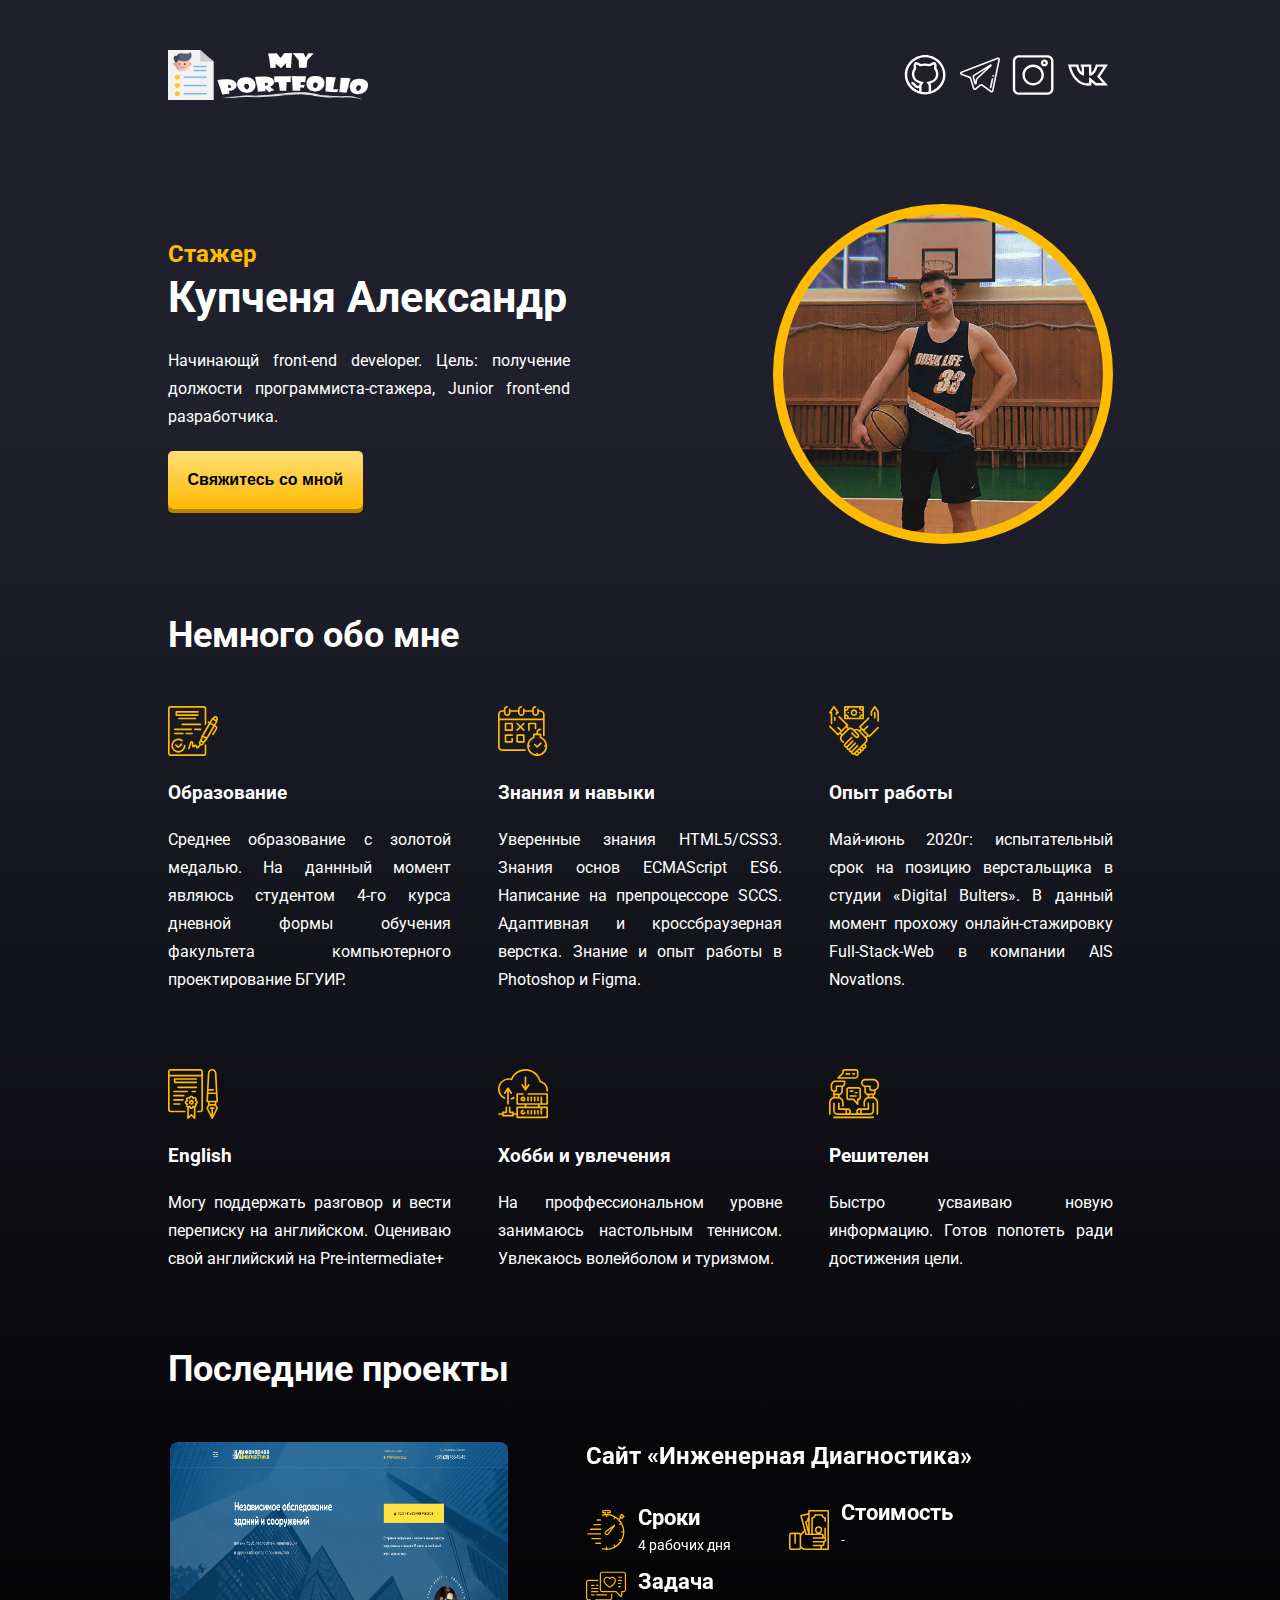
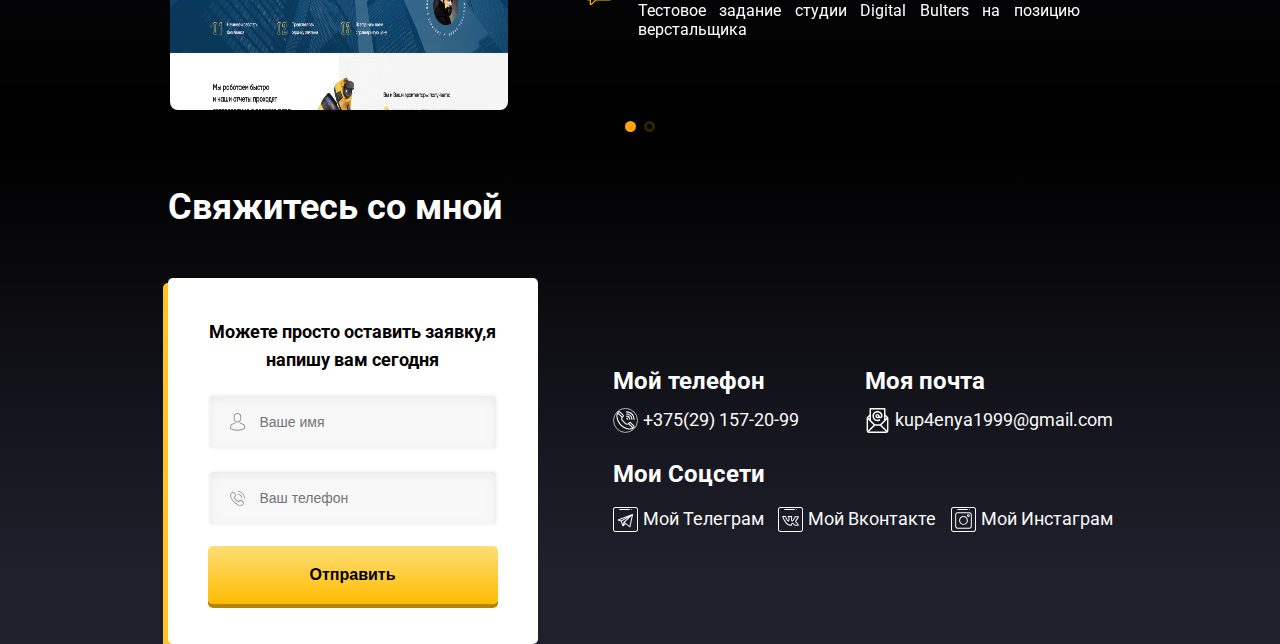
==== commit d6efc995: "add php to form" ====
--- a/index.html
+++ b/index.html
@@ -187,15 +187,15 @@
 				Свяжитесь со мной
 			</h2>
 			<div class="contact_block">
-				<!-- //проверяем, существуют ли переменные в массиве POST -->
 
 				<form id="contact_form" class="contact_form" action="#" method="POST">
 					<div class="form_title">
-						<p>Можете просто оставить заявку,я напишу вам сегодня</p>
-					</div>
-					<input name="user_name" required minlength="5" maxlength="20" placeholder="Ваше имя" class="inname"
+						<p class="form-title-message">Можете просто оставить заявку,я напишу вам сегодня</p>
+						<p class="done-message"></p>
+					</div>
+					<input name="name" required minlength="5" maxlength="20" placeholder="Ваше имя" class="inname"
 						type="text">
-					<input name="email" required placeholder="Ваша почта" type="email" class="intel">
+					<input name="phone" required placeholder="Ваш телефон" type="tel" class="intel">
 					<button type="submit" class="form_but">Отправить</button>
 				</form>
 
@@ -229,10 +229,10 @@
 
 
 	</footer>
-
-	<!-- <script src="https://www.google.com/recaptcha/api.js" async defer></script> -->
 	<script src="./js/wow.min.js"></script>
 	<script src="./js/swiper.min.js"></script>
+	<script src="https://ajax.googleapis.com/ajax/libs/jquery/2.2.4/jquery.min.js"></script>
+	<script src="./js/telegramform.js"></script>
 	<script src="./js/script.js"></script>
 </body>
 
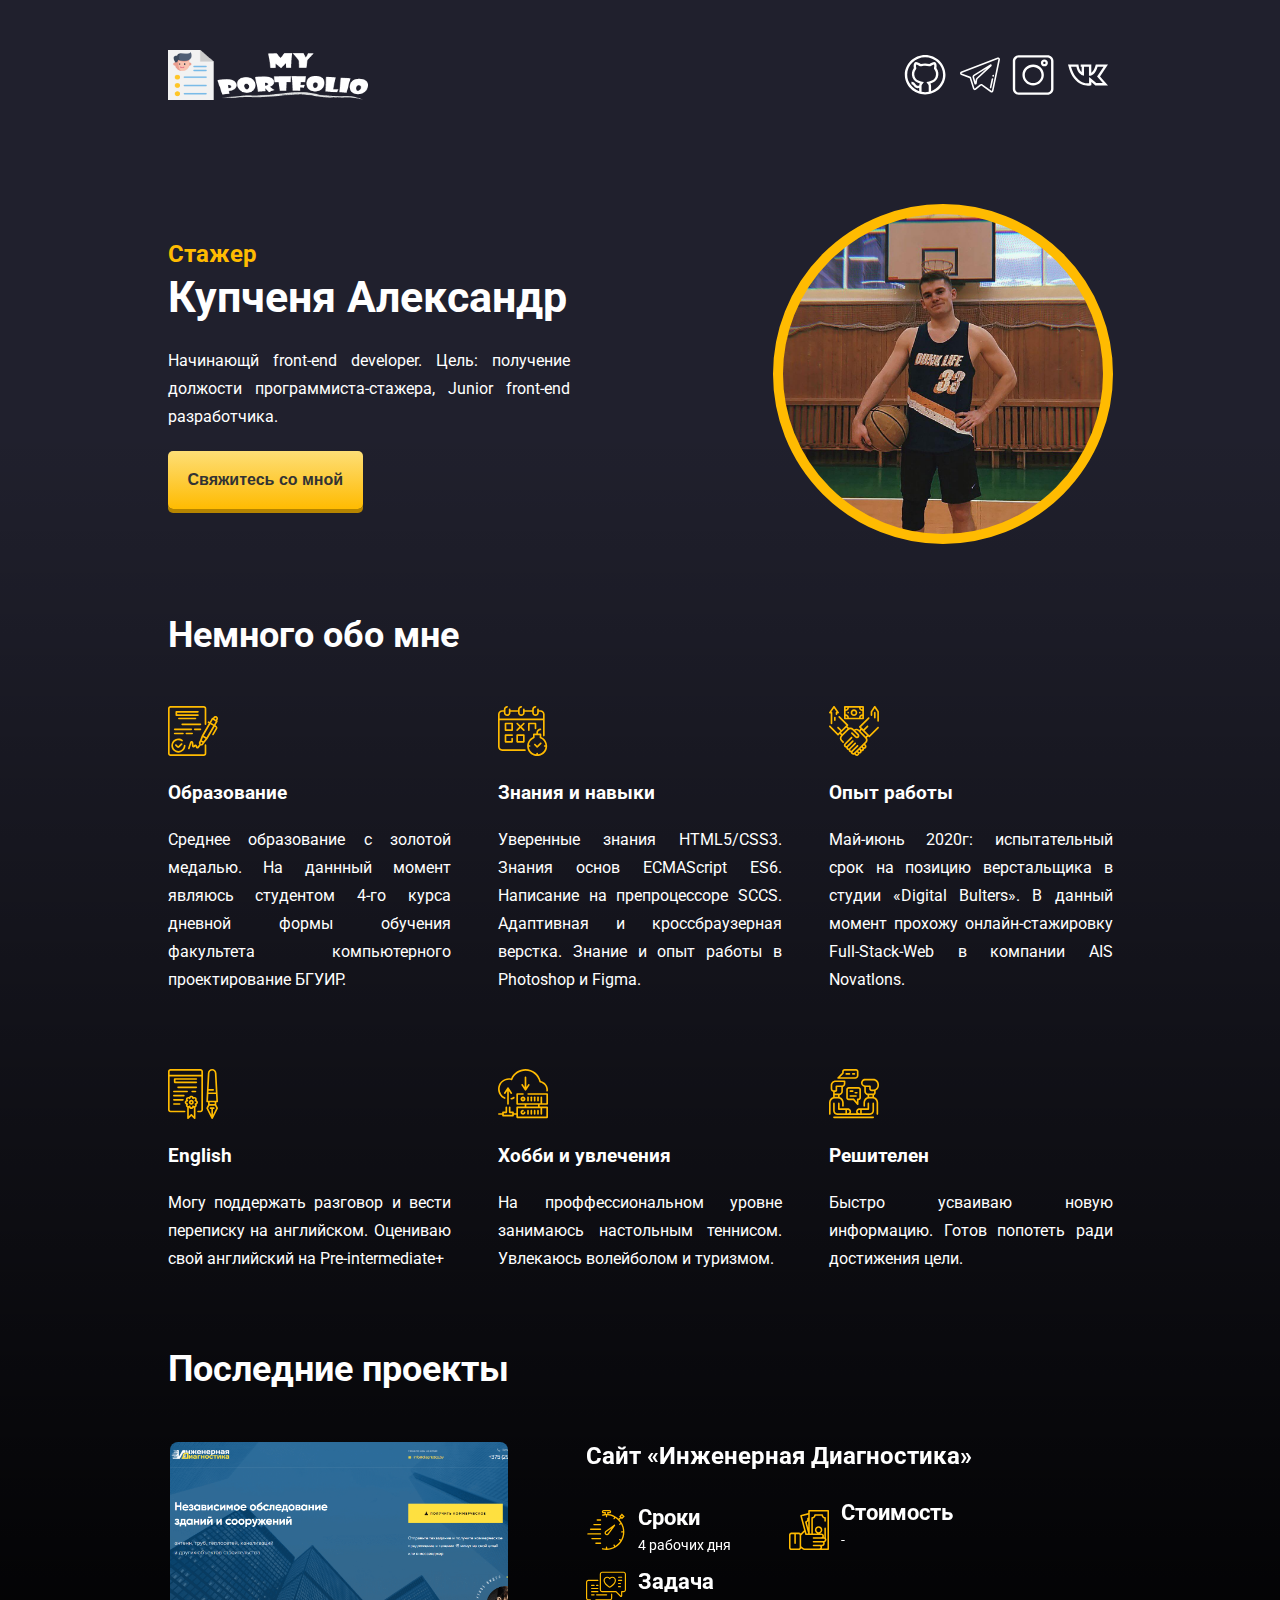
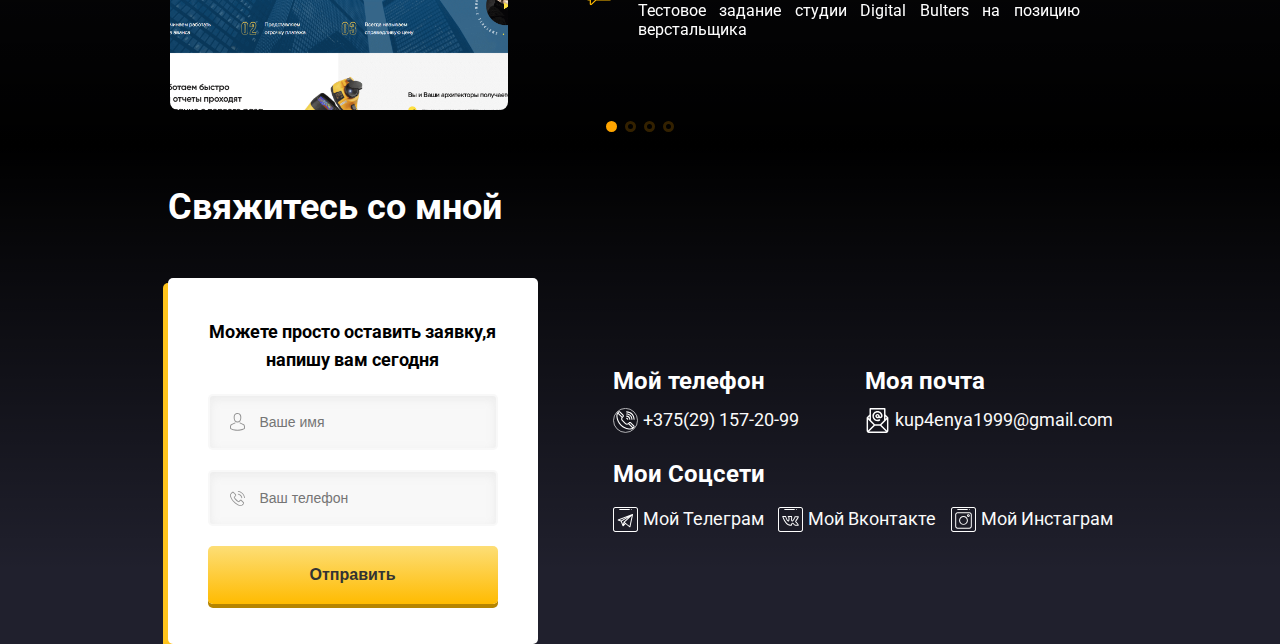
==== commit dfad8c02: "add a few sites" ====
--- a/index.html
+++ b/index.html
@@ -26,11 +26,12 @@
 				<div class="social_links">
 					<a target="_blank" class="social_link wow slideInLeft" href="https://github.com/kupchic"><img
 							src="./img/github.svg" alt="git" class="social_img"></a>
-					<a target="_blank" class="social_link" href="https://t.me/kkkupchic"><img src="./img/telegram.svg" alt="telega"
-							class="social_img"></a>
+					<a target="_blank" class="social_link" href="https://t.me/kkkupchic"><img src="./img/telegram.svg"
+							alt="telega" class="social_img"></a>
 					<a target="_blank" class="social_link" href="https://www.instagram.com/kkkupchic/"><img
 							src="./img/instagram.svg" alt="inst" class="social_img"></a>
-					<a target="_blank" class="social_link" href="https://vk.com/id_kupchic"><img src="./img/vk_lg.svg" alt="vk" class="social_img"></a>
+					<a target="_blank" class="social_link" href="https://vk.com/id_kupchic"><img src="./img/vk_lg.svg" alt="vk"
+							class="social_img"></a>
 				</div>
 			</div>
 		</div>
@@ -42,7 +43,8 @@
 				<div class="hero_text wow bounceInLeft" data-wow-delay="0.5s">
 					<h3 class="hero_title">Стажер</h3>
 					<h1 class="hero_name">Купченя Александр</h1>
-					<p class="hero_opis">Начинающй front-end developer. Цель: получение должости программиста-стажера, Junior front-end разработчика.</p>
+					<p class="hero_opis">Начинающй front-end developer. Цель: получение должости программиста-стажера, Junior
+						front-end разработчика.</p>
 					<form action="#contact_form ">
 						<button class="but_consult">Свяжитесь со мной</button>
 					</form>
@@ -58,22 +60,25 @@
 				<div class="table_item">
 					<img src="./img/table/offer-img.svg" alt="offer" class="table_icon">
 					<h3 class="item_title">Образование</h3>
-					<p>Среднее образование с золотой медалью.  На даннный момент являюсь студентом 4-го курса дневной формы обучения факультета компьютерного проектирование БГУИР.</p>
+					<p>Среднее образование с золотой медалью. На даннный момент являюсь студентом 4-го курса дневной формы
+						обучения факультета компьютерного проектирование БГУИР.</p>
 				</div>
 				<div class="table_item">
 					<img src="./img/table/deadline-img.svg" alt="deadline" class="table_icon">
 					<h3 class="item_title">Знания и навыки</h3>
-					<p>Уверенные знания HTML5/CSS3. Знания основ ECMAScript ES6. Написание  на препроцессоре SCCS. Адаптивная и кроссбраузерная верстка. Знание и опыт работы в Photoshop и Figma. </p>
+					<p>Уверенные знания HTML5/CSS3. Знания основ ECMAScript ES6. Написание на препроцессоре SCCS. Адаптивная и
+						кроссбраузерная верстка. Знание и опыт работы в Photoshop и Figma. </p>
 				</div>
 				<div class="table_item">
 					<img src="./img/table/agreement-img.svg" alt="agreement-img" class="table_icon">
 					<h3 class="item_title">Опыт работы</h3>
-					<p>Май-июнь 2020г: испытательный срок на позицию верстальщика в студии «Digital Bulters». В данный момент прохожу онлайн-стажировку Full-Stack-Web в компании AIS Novatlons.</p>
+					<p>Май-июнь 2020г: испытательный срок на позицию верстальщика в студии «Digital Bulters». В данный момент
+						прохожу онлайн-стажировку Full-Stack-Web в компании AIS Novatlons.</p>
 				</div>
 				<div class="table_item">
 					<img src="./img/table/steps-img.svg" alt="steps" class="table_icon">
 					<h3 class="item_title">English</h3>
-					<p>Могу поддержать разговор  и вести переписку на английском. Оцениваю свой английский на Pre-intermediate+</p>
+					<p>Могу поддержать разговор и вести переписку на английском. Оцениваю свой английский на Pre-intermediate+</p>
 				</div>
 				<div class="table_item">
 					<img src="./img/table/storage-img.svg" alt="storage" class="table_icon">
@@ -174,6 +179,86 @@
 
 						</div>
 					</div>
+					<div class="swiper-slide">
+						<div class="slider">
+							<div class="project_image">
+								<a target="_blank" href="https://kupchic.github.io/testMK/">
+
+									<img src="./img/test-MK.png" alt="project-img"></div>
+							</a>
+							<div class="progect_text">
+								<a class="site_link" target="_blank" href="https://kupchic.github.io/testMK/">
+
+									<h2 class="project_title">Сайт компании <q>МК Правовые технологии</q></h2>
+								</a>
+								<div class="prj">
+									<div class="project_time">
+										<img src="./img/time-icon.svg" alt="time">
+										<div class="time_text">
+											<h3>Сроки</h3>
+											<p>2 рабочих дня</p>
+										</div>
+									</div>
+									<div class="project_time price">
+										<img src="./img/price.svg" alt="time">
+										<div class="time_text price">
+											<h3>Стоимость</h3>
+											<p> - </p>
+										</div>
+									</div>
+								</div>
+
+								<div class="project_feedback ">
+									<img class="feedback" src="./img/feedback-icon.svg" alt="time">
+									<div class="feedback_text">
+										<h3>Задача</h3>
+										<p> Тестовое задание студии "Веб-Фокус" на позицию верстальщика</p>
+									</div>
+								</div>
+							</div>
+
+						</div>
+					</div>
+					<div class="swiper-slide">
+						<div class="slider">
+							<div class="project_image">
+								<a target="_blank" href="https://kupchic.github.io/food/">
+
+									<img src="./img/test-food.png" alt="project-img"></div>
+							</a>
+							<div class="progect_text">
+								<a class="site_link" target="_blank" href="https://kupchic.github.io/food/">
+
+									<h2 class="project_title">Сайт ресторана <q>Новая столовая</q></h2>
+								</a>
+								<div class="prj">
+									<div class="project_time">
+										<img src="./img/time-icon.svg" alt="time">
+										<div class="time_text">
+											<h3>Сроки</h3>
+											<p>2 рабочих дня</p>
+										</div>
+									</div>
+									<div class="project_time price">
+										<img src="./img/price.svg" alt="time">
+										<div class="time_text price">
+											<h3>Стоимость</h3>
+											<p> - </p>
+										</div>
+									</div>
+								</div>
+
+								<div class="project_feedback ">
+									<img class="feedback" src="./img/feedback-icon.svg" alt="time">
+									<div class="feedback_text">
+										<h3>Задача</h3>
+										<p> Тестовое задание студии СофтКорп на позицию верстальщика</p>
+									</div>
+								</div>
+							</div>
+
+						</div>
+					</div>
 				</div>
 				<div class="swiper-pagination"></div>
 
@@ -188,13 +273,12 @@
 			</h2>
 			<div class="contact_block">
 
-				<form id="contact_form" class="contact_form" action="#" method="POST">
+				<form id="contact_form" class="contact_form" action="#" method="GET">
 					<div class="form_title">
 						<p class="form-title-message">Можете просто оставить заявку,я напишу вам сегодня</p>
 						<p class="done-message"></p>
 					</div>
-					<input name="name" required minlength="5" maxlength="20" placeholder="Ваше имя" class="inname"
-						type="text">
+					<input name="name" required minlength="5" maxlength="20" placeholder="Ваше имя" class="inname" type="text">
 					<input name="phone" required placeholder="Ваш телефон" type="tel" class="intel">
 					<button type="submit" class="form_but">Отправить</button>
 				</form>
@@ -207,7 +291,7 @@
 						</div>
 						<div class="email">
 							<h2 class="email_title">Моя почта</h2>
-							<a class="contact_link mail" href="mailto:kup4enya1999@gmail.com">kup4enya1999@gmail.com</a>
+							<a class="contact_link mail" href="mailto:kup4enya1999@ gmail.com">kup4enya1999@gmail.com</a>
 						</div>
 						<div class="contacts_links">
 							<h2 class="title_contactslink">
--- a/css/style.css
+++ b/css/style.css
@@ -83,6 +83,9 @@
     background: linear-gradient(180deg, #FDDE76 0%, #FFBB01 100%);
     box-shadow: 0px 4px 0px #B68500;
 }
+.but_consult,.form_but{
+    color:#333;
+}
 
 .but_consult:hover {
     transform: scale(1.03);
@@ -250,6 +253,7 @@
     width: 338px;
     height: 268px;
     border-radius: 8px;
+    object-fit: cover;
 }
 
 .slider {
